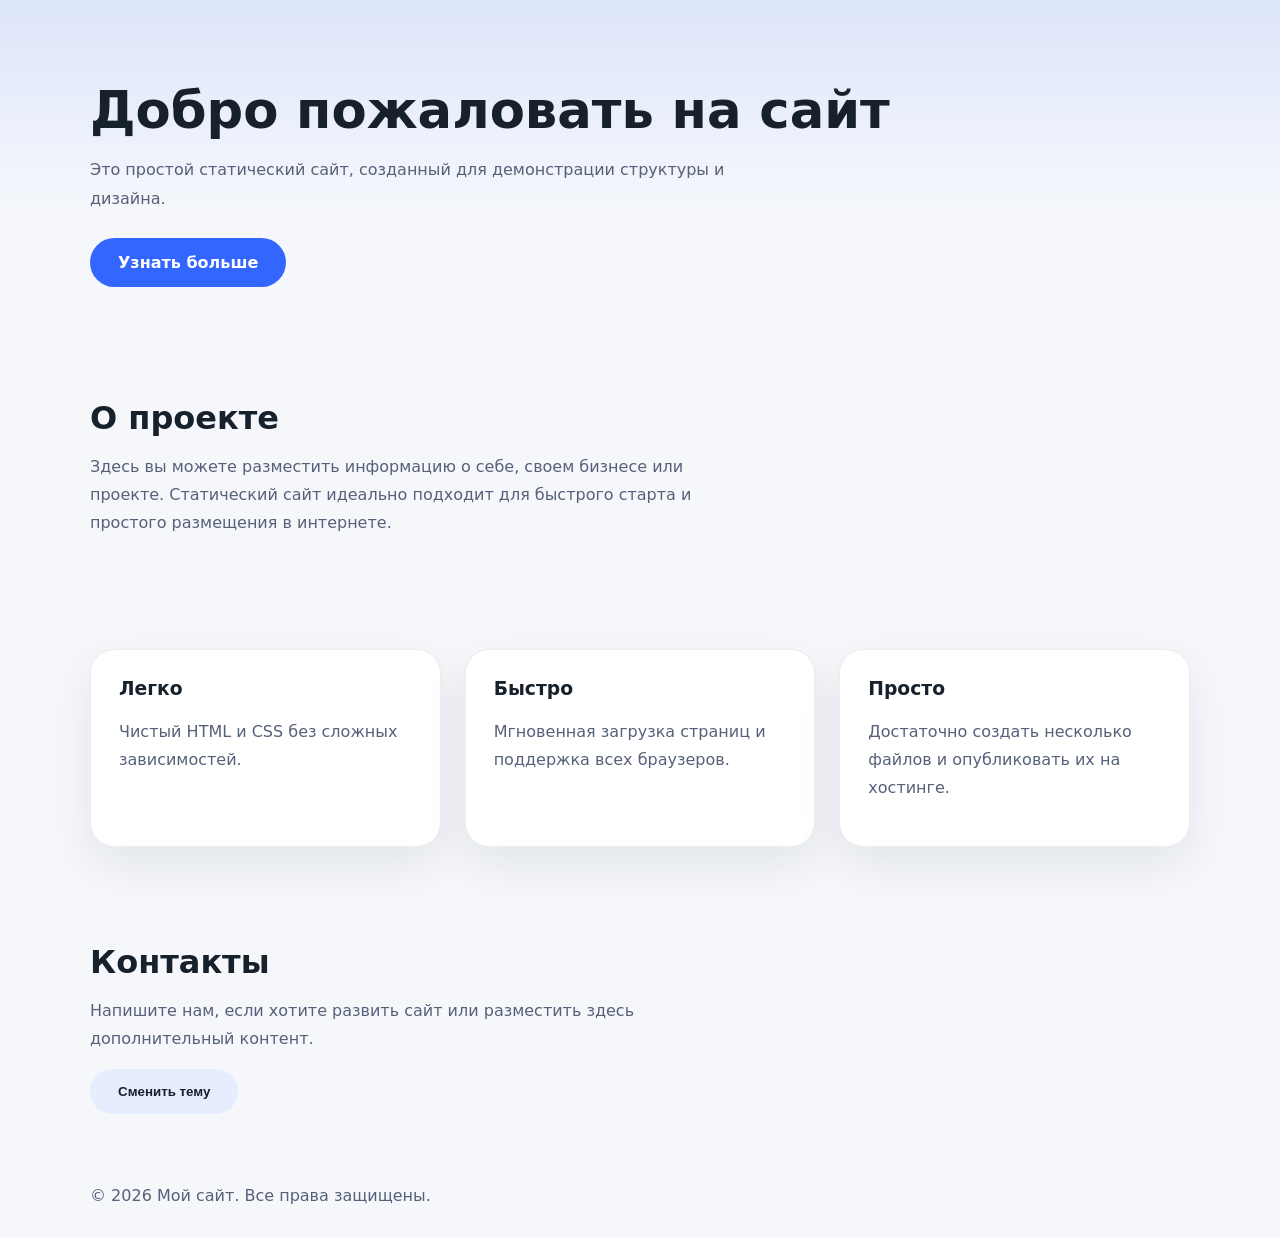
==== index.html @ 0aec3ecc "Initial commit: Static website with iOS and Android PWA" ====
<!DOCTYPE html>
<html lang="ru">
<head>
  <meta charset="UTF-8">
  <meta name="viewport" content="width=device-width, initial-scale=1.0">
  <title>Мой статический сайт</title>
  <link rel="stylesheet" href="styles.css">
</head>
<body>
  <header class="hero">
    <div class="container">
      <h1>Добро пожаловать на сайт</h1>
      <p>Это простой статический сайт, созданный для демонстрации структуры и дизайна.</p>
      <a class="button" href="#about">Узнать больше</a>
    </div>
  </header>

  <main class="container">
    <section id="about" class="section">
      <h2>О проекте</h2>
      <p>Здесь вы можете разместить информацию о себе, своем бизнесе или проекте. Статический сайт идеально подходит для быстрого старта и простого размещения в интернете.</p>
    </section>

    <section class="section cards">
      <article class="card">
        <h3>Легко</h3>
        <p>Чистый HTML и CSS без сложных зависимостей.</p>
      </article>
      <article class="card">
        <h3>Быстро</h3>
        <p>Мгновенная загрузка страниц и поддержка всех браузеров.</p>
      </article>
      <article class="card">
        <h3>Просто</h3>
        <p>Достаточно создать несколько файлов и опубликовать их на хостинге.</p>
      </article>
    </section>

    <section id="contact" class="section">
      <h2>Контакты</h2>
      <p>Напишите нам, если хотите развить сайт или разместить здесь дополнительный контент.</p>
      <button id="theme-toggle" class="button secondary">Сменить тему</button>
    </section>
  </main>

  <footer class="footer">
    <div class="container">
      <p>© 2026 Мой сайт. Все права защищены.</p>
    </div>
  </footer>

  <script src="script.js"></script>
</body>
</html>
---- styles.css ----
:root {
  color-scheme: light;
  --bg: #f5f7fb;
  --surface: #ffffff;
  --text: #17212b;
  --muted: #566179;
  --primary: #3366ff;
  --primary-soft: #e6edff;
  --border: rgba(23, 33, 43, 0.08);
}

html, body {
  margin: 0;
  padding: 0;
  font-family: Inter, system-ui, -apple-system, BlinkMacSystemFont, "Segoe UI", sans-serif;
  background: var(--bg);
  color: var(--text);
}

body.dark {
  color-scheme: dark;
  --bg: #121524;
  --surface: #1c2238;
  --text: #f4f6fc;
  --muted: #9ba3c0;
  --primary: #7193ff;
  --primary-soft: rgba(113, 147, 255, 0.15);
  --border: rgba(255, 255, 255, 0.08);
}

* {
  box-sizing: border-box;
}

.container {
  width: min(1100px, calc(100% - 2rem));
  margin: 0 auto;
}

.hero {
  padding: 5rem 0 4rem;
  background: linear-gradient(180deg, rgba(51, 102, 255, 0.12), transparent 60%);
}

.hero h1 {
  font-size: clamp(2.5rem, 4vw, 4rem);
  margin: 0 0 1rem;
}

.hero p {
  max-width: 44rem;
  line-height: 1.8;
  margin: 0 0 1.5rem;
  color: var(--muted);
}

.section {
  padding: 3rem 0;
}

.section h2 {
  margin: 0 0 1rem;
  font-size: 2rem;
}

.section p {
  max-width: 42rem;
  line-height: 1.75;
  color: var(--muted);
}

.cards {
  display: grid;
  gap: 1.5rem;
  grid-template-columns: repeat(auto-fit, minmax(220px, 1fr));
}

.card {
  padding: 1.75rem;
  background: var(--surface);
  border: 1px solid var(--border);
  border-radius: 24px;
  box-shadow: 0 18px 45px rgba(15, 23, 42, 0.08);
}

.card h3 {
  margin-top: 0;
}

.button {
  display: inline-flex;
  align-items: center;
  justify-content: center;
  padding: 0.95rem 1.75rem;
  background: var(--primary);
  color: #ffffff;
  border: none;
  border-radius: 999px;
  font-weight: 600;
  text-decoration: none;
  cursor: pointer;
}

.button.secondary {
  background: var(--primary-soft);
  color: var(--text);
}

.footer {
  padding: 1.5rem 0 2rem;
}

.footer p {
  margin: 0;
  color: var(--muted);
}
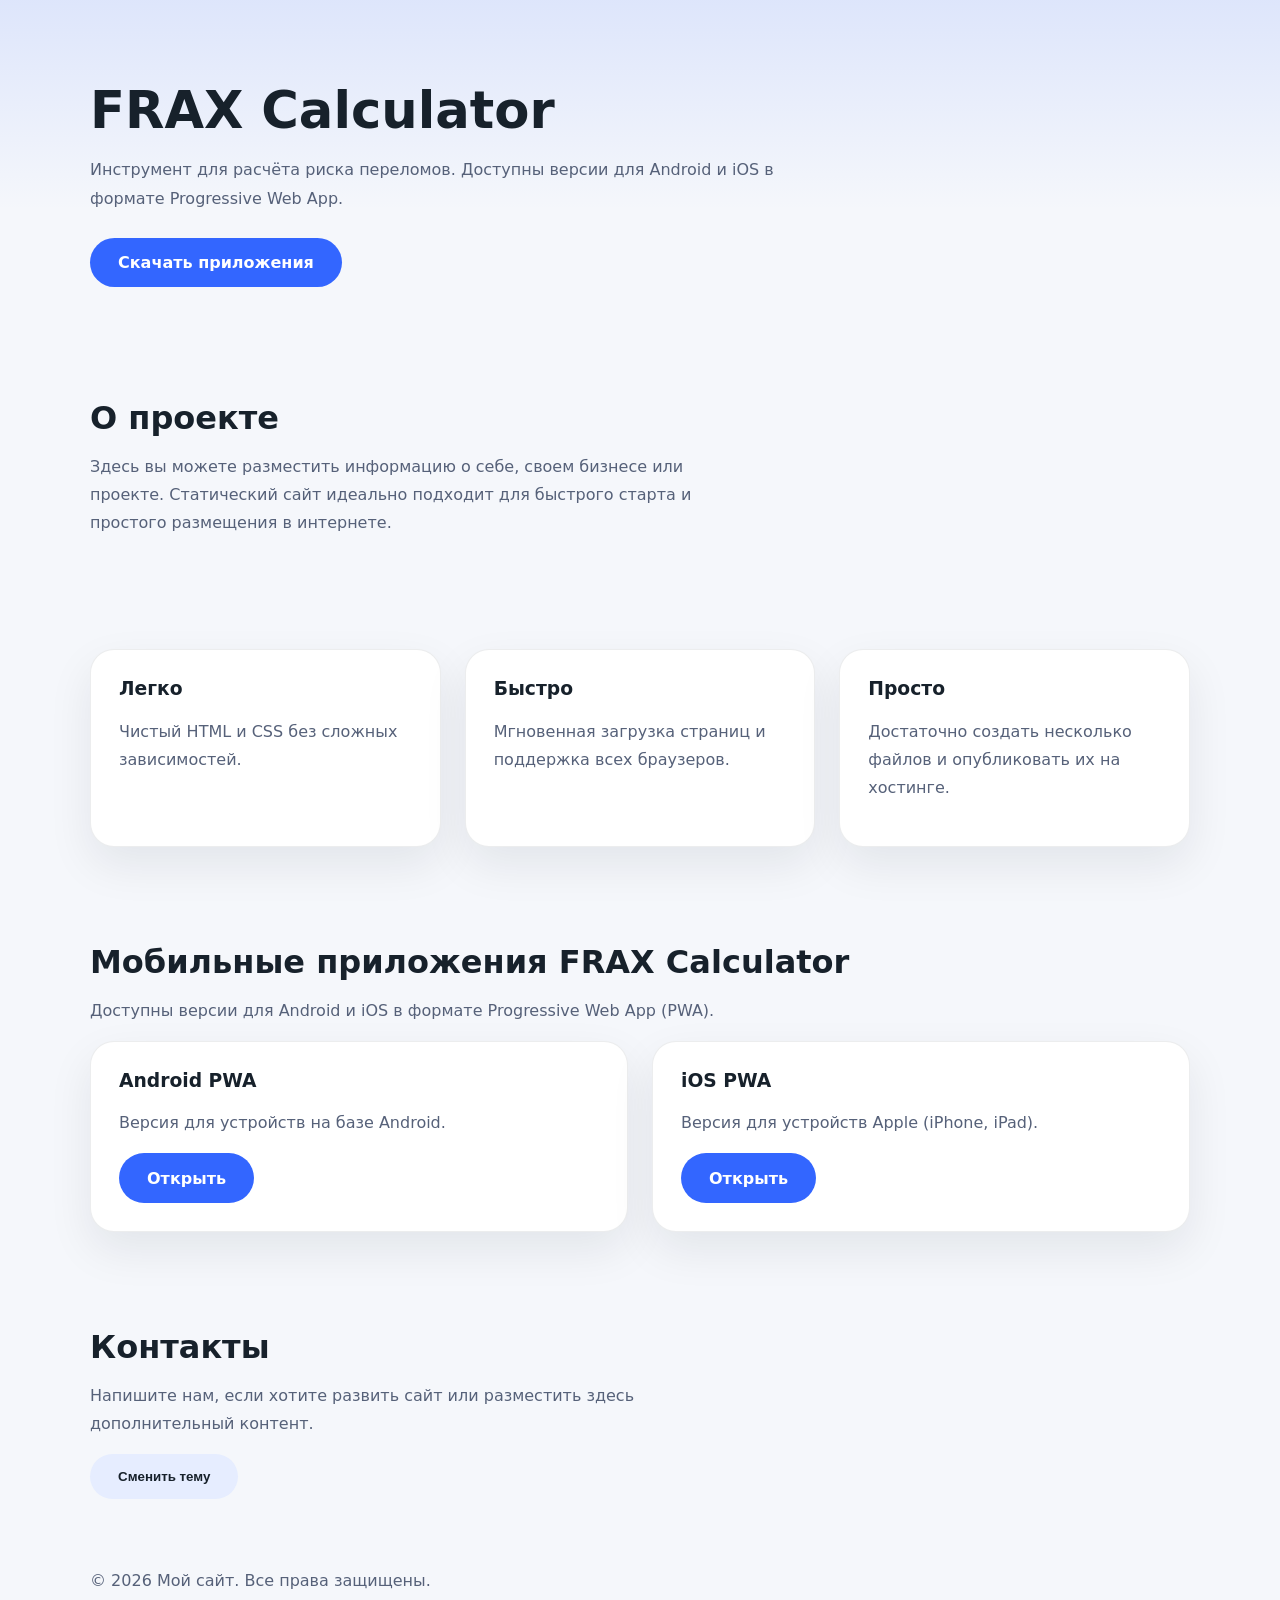
==== commit 605627c1: "Add links to Android and iOS PWA apps, update homepage" ====
--- a/index.html
+++ b/index.html
@@ -9,9 +9,9 @@
 <body>
   <header class="hero">
     <div class="container">
-      <h1>Добро пожаловать на сайт</h1>
-      <p>Это простой статический сайт, созданный для демонстрации структуры и дизайна.</p>
-      <a class="button" href="#about">Узнать больше</a>
+      <h1>FRAX Calculator</h1>
+      <p>Инструмент для расчёта риска переломов. Доступны версии для Android и iOS в формате Progressive Web App.</p>
+      <a class="button" href="#apps">Скачать приложения</a>
     </div>
   </header>
 
@@ -36,6 +36,23 @@
       </article>
     </section>
 
+    <section class="section apps" id="apps">
+      <h2>Мобильные приложения FRAX Calculator</h2>
+      <p>Доступны версии для Android и iOS в формате Progressive Web App (PWA).</p>
+      <div class="cards">
+        <article class="card">
+          <h3>Android PWA</h3>
+          <p>Версия для устройств на базе Android.</p>
+          <a class="button" href="Android_PWA/FRAX_Calculator.html">Открыть</a>
+        </article>
+        <article class="card">
+          <h3>iOS PWA</h3>
+          <p>Версия для устройств Apple (iPhone, iPad).</p>
+          <a class="button" href="iOS_PWA/FRAX_Calculator.html">Открыть</a>
+        </article>
+      </div>
+    </section>
+
     <section id="contact" class="section">
       <h2>Контакты</h2>
       <p>Напишите нам, если хотите развить сайт или разместить здесь дополнительный контент.</p>
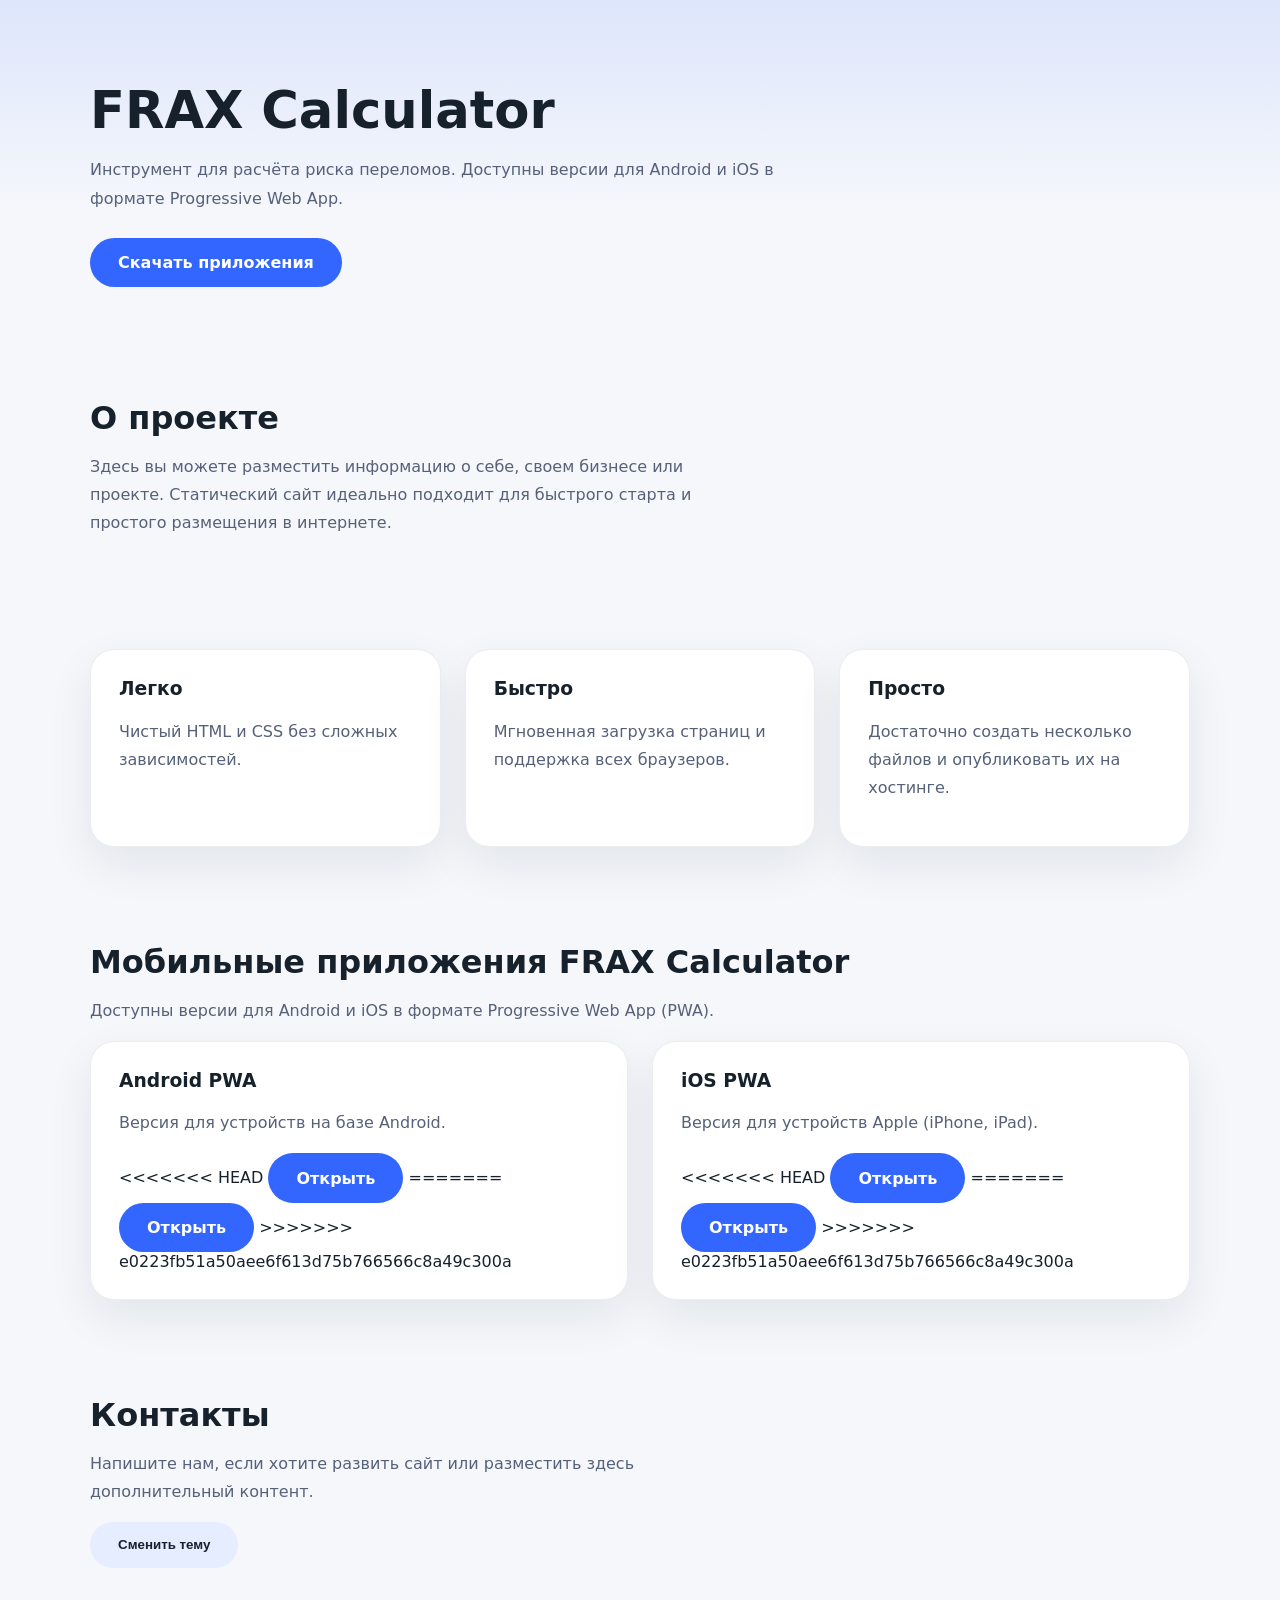
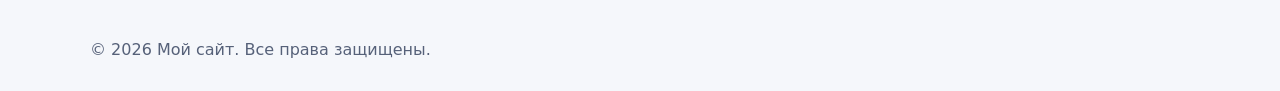
==== commit c10fe34c: "Resolve merge conflict: keep updated links to android and ios folders" ====
--- a/index.html
+++ b/index.html
@@ -43,12 +43,20 @@
         <article class="card">
           <h3>Android PWA</h3>
           <p>Версия для устройств на базе Android.</p>
+<<<<<<< HEAD
+          <a class="button" href="android/FRAX_Calculator.html">Открыть</a>
+=======
           <a class="button" href="Android_PWA/FRAX_Calculator.html">Открыть</a>
+>>>>>>> e0223fb51a50aee6f613d75b766566c8a49c300a
         </article>
         <article class="card">
           <h3>iOS PWA</h3>
           <p>Версия для устройств Apple (iPhone, iPad).</p>
+<<<<<<< HEAD
+          <a class="button" href="ios/FRAX_Calculator.html">Открыть</a>
+=======
           <a class="button" href="iOS_PWA/FRAX_Calculator.html">Открыть</a>
+>>>>>>> e0223fb51a50aee6f613d75b766566c8a49c300a
         </article>
       </div>
     </section>
